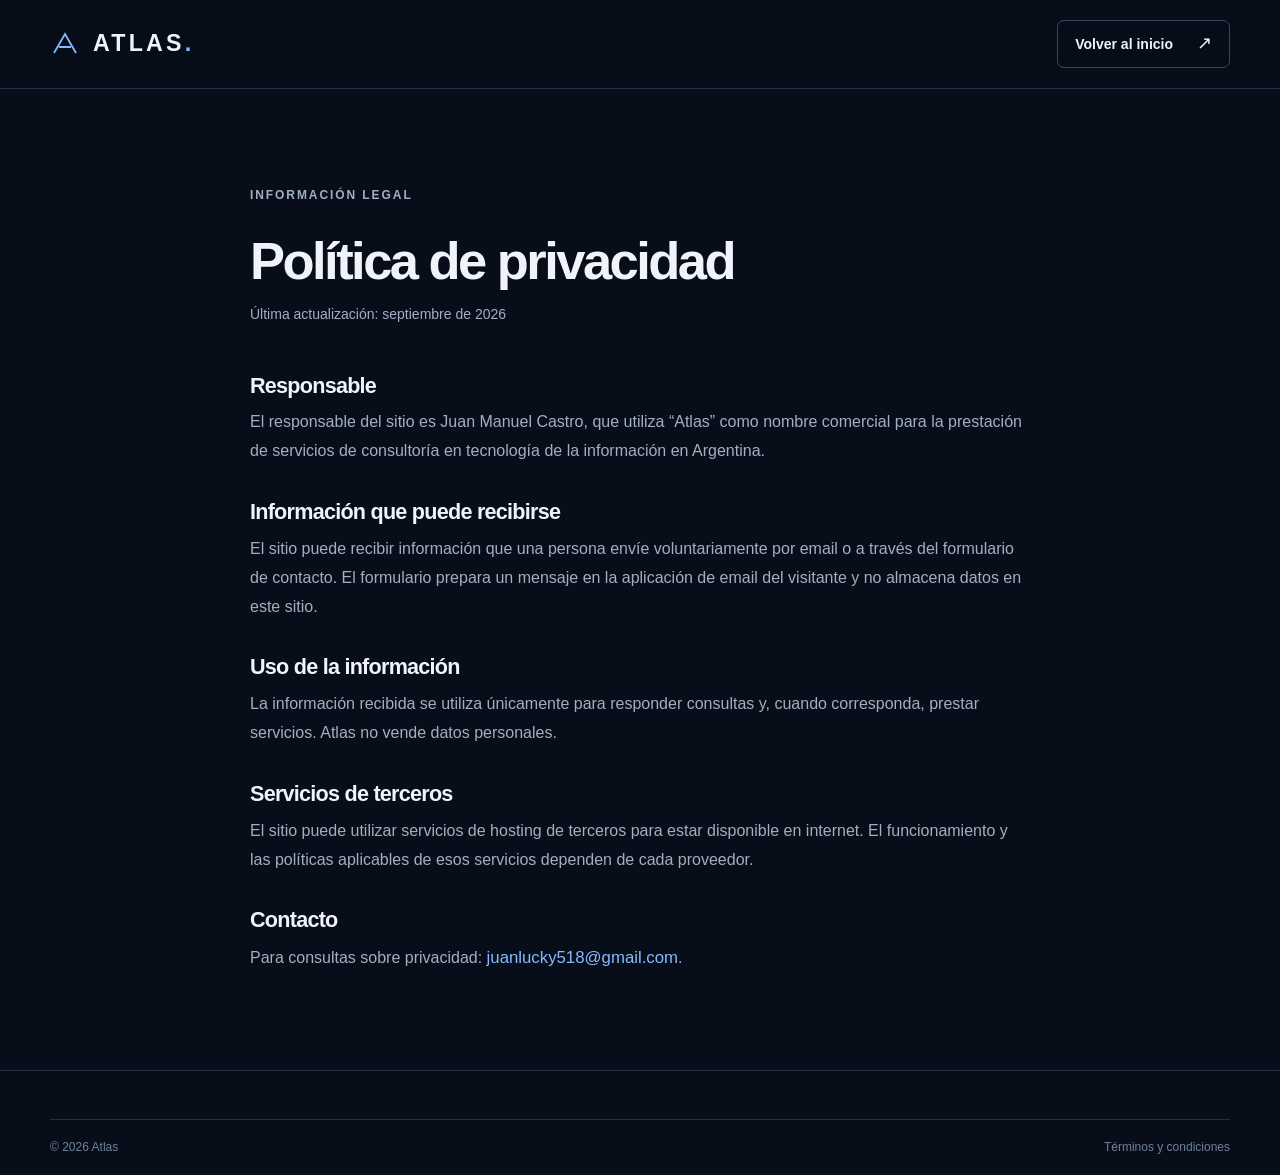
==== privacy.html @ 48db3e33 "Crear landing de Atlas" ====
<!doctype html><html lang="es"><head><meta charset="utf-8"><meta name="viewport" content="width=device-width, initial-scale=1"><title>Política de privacidad | Atlas</title><meta name="description" content="Política de privacidad de Atlas."><link rel="stylesheet" href="styles.css"></head><body><header class="site-header"><div class="container header-inner"><a class="brand" href="index.html"><svg viewBox="0 0 30 30" aria-hidden="true"><path d="m4 24 11-19 11 19M9 18h12"/></svg>ATLAS<span class="brand-period">.</span></a><a class="button button-small" href="index.html">Volver al inicio <span aria-hidden="true">↗</span></a></div></header><main class="legal-page section"><div class="container legal-content"><p class="eyebrow">INFORMACIÓN LEGAL</p><h1>Política de privacidad</h1><p class="legal-updated">Última actualización: septiembre de 2026</p><h2>Responsable</h2><p>El responsable del sitio es Juan Manuel Castro, que utiliza “Atlas” como nombre comercial para la prestación de servicios de consultoría en tecnología de la información en Argentina.</p><h2>Información que puede recibirse</h2><p>El sitio puede recibir información que una persona envíe voluntariamente por email o a través del formulario de contacto. El formulario prepara un mensaje en la aplicación de email del visitante y no almacena datos en este sitio.</p><h2>Uso de la información</h2><p>La información recibida se utiliza únicamente para responder consultas y, cuando corresponda, prestar servicios. Atlas no vende datos personales.</p><h2>Servicios de terceros</h2><p>El sitio puede utilizar servicios de hosting de terceros para estar disponible en internet. El funcionamiento y las políticas aplicables de esos servicios dependen de cada proveedor.</p><h2>Contacto</h2><p>Para consultas sobre privacidad: <a class="email-link" href="mailto:juanlucky518@gmail.com">juanlucky518@gmail.com</a>.</p></div></main><footer class="site-footer"><div class="container footer-bottom"><span>© <span id="copyright-year"></span> Atlas</span><a href="terms.html">Términos y condiciones</a></div></footer><script>document.querySelector('#copyright-year').textContent=new Date().getFullYear();</script></body></html>
---- styles.css ----
:root{color-scheme:dark;--bg:#080e19;--surface:#0d1625;--surface-raised:#111e30;--text:#f0f4fa;--muted:#a1afc2;--accent:#86baff;--line:#233044;--blue:#2778e8;--radius:12px;--content:1180px;font-family:Inter,"Segoe UI",Arial,sans-serif;font-synthesis:none}
*{box-sizing:border-box}html{scroll-behavior:smooth;scroll-padding-top:105px}body{margin:0;background:var(--bg);color:var(--text);font-size:1rem;line-height:1.65}a{color:inherit;text-decoration:none}button,input,textarea{font:inherit}button,a,input,textarea{-webkit-tap-highlight-color:transparent}button{cursor:pointer}svg{display:block}::selection{background:#2b5790;color:white}h1,h2,h3,p{margin:0}h1,h2,h3{text-wrap:balance}p{text-wrap:pretty}a,button,input,textarea{touch-action:manipulation}:focus-visible{outline:3px solid #a8ceff;outline-offset:5px}.container{width:min(var(--content),calc(100% - 80px));margin-inline:auto}.skip-link{position:fixed;top:10px;left:16px;z-index:100;padding:12px 20px;background:white;color:#080e19;transform:translateY(-160%);border-radius:5px}.skip-link:focus{transform:translateY(0)}.section-anchor{scroll-margin-top:25px}.site-header{position:sticky;top:0;z-index:20;background:rgba(8,14,25,.95);border-bottom:1px solid var(--line);backdrop-filter:blur(16px)}.header-inner{min-height:88px;display:flex;align-items:center;justify-content:space-between;gap:25px}.brand{display:inline-flex;align-items:center;font-size:1.45rem;font-weight:750;letter-spacing:.14em;line-height:1;flex-shrink:0}.brand svg{width:30px;height:30px;margin-right:13px;fill:none;stroke:var(--accent);stroke-width:1.8}.brand-period{color:var(--accent);letter-spacing:0}.main-nav{display:flex;gap:32px;margin-left:auto;margin-right:42px}.main-nav a{font-size:.875rem;color:#b8c3d4;padding-block:12px;transition:color .18s}.main-nav a:hover{color:white}.button{display:inline-flex;justify-content:center;align-items:center;gap:28px;min-height:52px;padding:13px 23px;font-size:.875rem;font-weight:650;line-height:1.45;border:1px solid #354761;border-radius:7px;background:transparent;transition:background .18s,border-color .18s,transform .18s}.button:hover{background:#152239;border-color:#7894b7}.button-small{min-height:42px;padding:10px 17px;gap:24px}.button-primary{background:var(--blue);border-color:var(--blue);color:#fff}.button-primary:hover{background:#195fc0;border-color:#4a91f5;transform:translateY(-2px)}.button span{font-size:1.1rem}.text-link{display:inline-flex;align-items:center;gap:25px;font-size:.875rem;font-weight:550;min-height:48px}.text-link:hover{color:var(--accent)}.menu-toggle{display:none}.hero{overflow:hidden;background:radial-gradient(ellipse at 88% 42%,#0d1d33 0,transparent 52%)}.hero-grid{display:grid;grid-template-columns:1.15fr 1fr;gap:44px;align-items:center;padding-block:85px 70px}.eyebrow{font-size:.75rem;letter-spacing:.16em;font-weight:650;color:var(--accent);display:flex;align-items:center;gap:12px;margin-bottom:25px}.short-line{height:1px;width:27px;background:var(--accent)}h1{font-size:clamp(2.7rem,4.1vw,3.6rem);font-weight:650;letter-spacing:-.048em;line-height:1.12;max-width:630px}h1 span{display:block;color:var(--accent)}.hero-description{color:var(--muted);font-size:1.0625rem;line-height:1.8;max-width:465px;margin-top:25px}.hero-actions{display:flex;gap:31px;align-items:center;margin-top:32px}.hero-note{font-size:.8125rem;color:#92a3ba;margin-top:30px}.system-visual{min-width:0;position:relative;padding:14px 0}.visual-heading,.visual-footer{display:flex;align-items:center;justify-content:space-between;font-family:Consolas,"Courier New",monospace;color:#8097b4;font-size:.75rem;letter-spacing:.12em}.visual-heading{padding-inline:23px}.visual-cross{font-size:1.5rem;color:#6997cc;font-weight:300}.system-map{width:100%;height:auto}.visual-footer{justify-content:center;gap:16px;font-size:.6875rem;letter-spacing:.08em}.visual-divider{height:3px;width:3px;background:#6084ad;border-radius:50%}.signal{animation:signal 4s ease-in-out infinite}.signal-two{animation-delay:1s}.signal-three{animation-delay:2s}@keyframes signal{0%,100%{opacity:.35}50%{opacity:1}}.hero-bottom{border-top:1px solid var(--line);display:flex;align-items:center;justify-content:space-between;padding-block:22px;font-size:.8125rem;color:#a1afc2}.hero-bottom a{font-size:.6875rem;letter-spacing:.16em;display:flex;gap:35px;align-items:center}.hero-bottom a span{font-size:1.2rem}.section{padding-block:96px}.section-heading{display:flex;justify-content:space-between;align-items:flex-end;gap:35px;margin-bottom:43px}.section-heading .eyebrow{margin-bottom:18px}h2{font-size:clamp(2rem,3vw,2.55rem);line-height:1.2;font-weight:550;letter-spacing:-.035em}h2 span{color:var(--muted)}.section-heading>p{color:var(--muted);font-size:.9375rem;padding-bottom:5px}.services-grid{display:grid;grid-template-columns:repeat(3,1fr);gap:17px}.service-card{background:linear-gradient(125deg,#101b2b,#0c1523);border:1px solid var(--line);border-radius:var(--radius);padding:30px;transition:border-color .2s,background .2s}.service-card:hover{border-color:#476585;background:#111e30}.card-top{display:flex;align-items:center;justify-content:space-between;margin-bottom:33px}.card-top svg{width:29px;height:29px;fill:none;stroke:#8fbeff;stroke-width:1.6;stroke-linecap:round;stroke-linejoin:round}.card-top span{font-family:Consolas,monospace;font-size:.75rem;color:#8091aa}.service-card h3{font-size:1.0625rem;letter-spacing:-.015em;font-weight:600;margin-bottom:12px}.service-card p{font-size:.9375rem;line-height:1.7;color:var(--muted)}
@media(min-width:1450px){.hero-grid{padding-block:110px 95px}}@media(max-width:1050px){.container{width:calc(100% - 56px)}.hero-grid{gap:20px;padding-block:65px}.main-nav{margin-right:10px;gap:23px}.hero-actions{gap:23px}.service-card{padding:25px}.visual-footer{gap:10px;font-size:.625rem}}
@media(max-width:760px){.container{width:calc(100% - 40px)}.header-inner{min-height:75px;flex-wrap:wrap;gap:0}.brand{font-size:1.25rem}.brand svg{width:26px;margin-right:9px}.header-cta{display:none}.main-nav{width:100%;justify-content:space-between;order:3;margin:0;padding:8px 0 15px;gap:12px}.main-nav a{font-size:.875rem}.js .menu-toggle{display:flex;flex-direction:column;align-items:center;justify-content:center;gap:6px;width:44px;height:44px;border:1px solid var(--line);border-radius:6px;background:var(--surface)}.menu-toggle span{display:block;background:var(--text);width:19px;height:1px;transition:transform .2s}.menu-toggle[aria-expanded=true] span:first-child{transform:translateY(3.5px) rotate(45deg)}.menu-toggle[aria-expanded=true] span:last-child{transform:translateY(-3.5px) rotate(-45deg)}.js .main-nav:not(.is-open){display:none}.hero-grid{grid-template-columns:1fr;padding-block:53px 35px;gap:40px}.hero-copy{max-width:540px}h1{font-size:clamp(2.45rem,7.6vw,3.5rem)}.hero-description{font-size:1rem;max-width:480px}.hero-note{margin-top:24px}.system-visual{width:min(100%,440px);margin-inline:auto;padding:0}.visual-footer{font-size:.6875rem}.hero-bottom{padding-block:20px;gap:20px;font-size:.75rem}.hero-bottom a{gap:12px}.section{padding-block:65px}.section-heading{display:block;margin-bottom:30px}.section-heading>p{margin-top:20px}.services-grid{grid-template-columns:repeat(2,1fr);gap:14px}.service-card{padding:23px}.card-top{margin-bottom:26px}}
@media(max-width:480px){.services-grid{grid-template-columns:1fr}.service-card{padding:27px}.hero-actions{gap:22px}.button{gap:20px;padding-inline:19px}.hero-bottom>span{max-width:190px}.visual-footer{font-size:.625rem;gap:12px}.eyebrow{font-size:.6875rem}.hero-grid{gap:32px}.section-heading>p br{display:none}}
@media(prefers-reduced-motion:reduce){html{scroll-behavior:auto}*,*::before,*::after{animation:none!important;transition:none!important}}
.about-section{background:#0b1421;border-top:1px solid var(--line);border-bottom:1px solid var(--line)}.about-grid{display:grid;grid-template-columns:.8fr 1.2fr;gap:80px}.about-copy{max-width:620px;color:var(--muted);font-size:1.02rem;line-height:1.8}.about-copy p+p{margin-top:18px}.about-copy strong{color:var(--text)}.legal-facts{display:grid;grid-template-columns:repeat(3,1fr);gap:20px;border-top:1px solid var(--line);margin-top:37px;padding-top:25px}.legal-facts div{display:flex;flex-direction:column;gap:7px}.legal-facts span{font-size:.6875rem;letter-spacing:.1em;color:#8097b4;text-transform:uppercase}.legal-facts strong{font-size:.875rem;line-height:1.45}.process-list{list-style:none;margin:0;padding:0;border-top:1px solid var(--line);display:grid;grid-template-columns:repeat(5,1fr)}.process-list li{padding:25px 22px 8px 0;border-right:1px solid var(--line);margin-right:22px}.process-list li:last-child{border-right:0;margin-right:0}.process-list li>span{font:.75rem Consolas,monospace;color:var(--accent);display:block;margin-bottom:30px}.process-list h3{font-size:1rem;margin-bottom:10px}.process-list p{color:var(--muted);font-size:.875rem;line-height:1.6}.contact-section{padding-block:100px;background:linear-gradient(140deg,#111f34,#0b1421);border-top:1px solid var(--line)}.contact-grid{display:grid;grid-template-columns:.9fr 1.1fr;gap:100px;align-items:start}.contact-intro{color:var(--muted);margin-top:30px}.contact-email{display:flex;flex-direction:column;gap:7px;margin-top:35px}.contact-email>span{font-size:.6875rem;letter-spacing:.1em;color:#8097b4;text-transform:uppercase}.email-link{color:var(--accent);font-size:1.05rem;word-break:break-word}.contact-card{background:#0b1524;border:1px solid #2a3a52;border-radius:var(--radius);padding:33px}.form-intro{color:var(--muted);margin-bottom:24px}.contact-card form{display:grid;grid-template-columns:1fr 1fr;gap:11px 18px}.contact-card label{font-size:.8125rem;color:#c2cede;align-self:end}.contact-card label:nth-of-type(3),.contact-card label:nth-of-type(4),.contact-card textarea,.contact-card button,.form-status{grid-column:1/-1}.contact-card label span{color:#8293aa}.contact-card input,.contact-card textarea{width:100%;padding:12px 13px;background:#0e1b2d;color:var(--text);border:1px solid #2a3a52;border-radius:5px;resize:vertical}.contact-card input:focus,.contact-card textarea:focus{outline:2px solid var(--accent);outline-offset:1px;border-color:transparent}.contact-card button{margin-top:10px;justify-self:start}.form-status{font-size:.75rem;color:#7f92aa}.site-footer{border-top:1px solid var(--line);padding-top:48px}.footer-grid{display:grid;grid-template-columns:1fr 1fr;gap:80px;padding-bottom:45px}.footer-grid .brand{font-size:1.15rem}.footer-grid .brand svg{width:25px;height:25px}.footer-grid>div>p{color:#8e9db1;font-size:.875rem;margin-top:20px}.footer-legal{font-size:.8125rem;color:#8e9db1;line-height:1.6}.footer-legal p+p{margin-top:17px}.footer-legal div{display:flex;gap:25px;margin-top:20px}.footer-legal a:hover{color:var(--accent)}.footer-bottom{border-top:1px solid var(--line);padding-block:18px;display:flex;justify-content:space-between;color:#6f8098;font-size:.75rem}.legal-page{min-height:70vh}.legal-content{max-width:780px}.legal-content h1{margin-bottom:12px}.legal-updated{color:#8097b4;font-size:.875rem;margin-bottom:45px}.legal-content h2{font-size:1.35rem;margin:33px 0 10px}.legal-content p{color:var(--muted);line-height:1.8}.legal-content a{color:var(--accent)}
@media(max-width:760px){.about-grid,.contact-grid{grid-template-columns:1fr;gap:36px}.process-list{grid-template-columns:1fr 1fr}.process-list li{padding-block:25px;border-bottom:1px solid var(--line);border-right:0;margin-right:22px}.process-list li:nth-child(odd){border-right:1px solid var(--line)}.process-list li:last-child{grid-column:1/-1;border-right:0}.contact-grid{gap:40px}.contact-section{padding-block:65px}.footer-grid{grid-template-columns:1fr;gap:35px;padding-bottom:35px}.footer-bottom{gap:15px;flex-wrap:wrap}.legal-facts{grid-template-columns:1fr;gap:15px}}
@media(max-width:480px){.contact-card{padding:24px}.contact-card form{grid-template-columns:1fr}.contact-card label:nth-of-type(3),.contact-card label:nth-of-type(4),.contact-card textarea,.contact-card button,.form-status{grid-column:auto}.process-list{display:block}.process-list li,.process-list li:nth-child(odd){border-right:0;margin-right:0}.footer-legal div{flex-direction:column;gap:10px}}
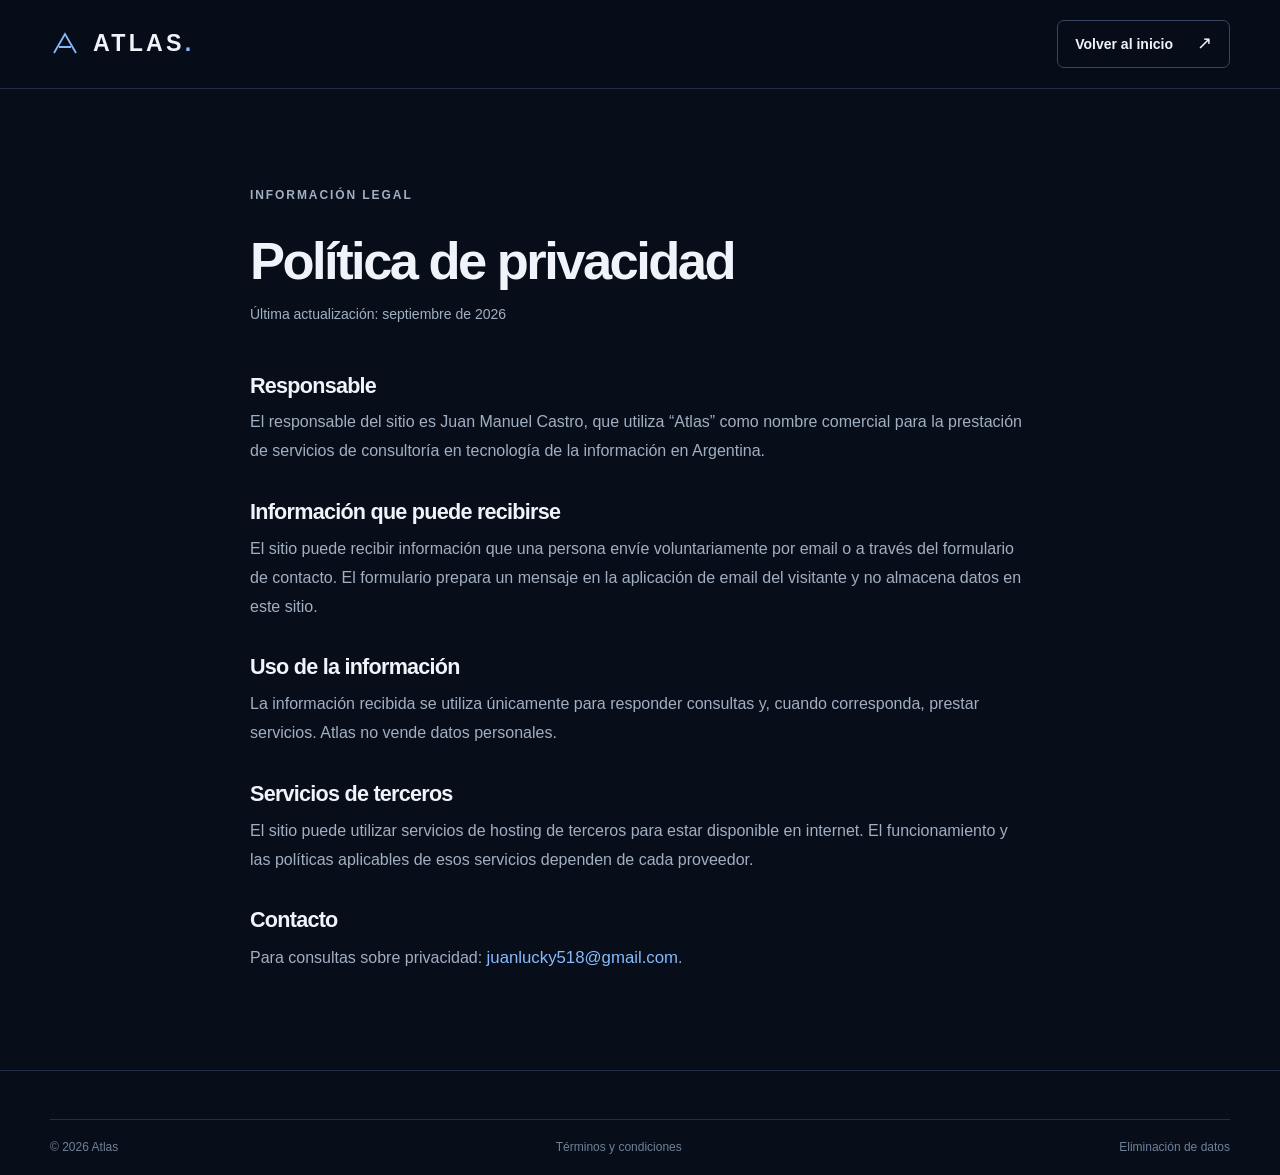
==== commit 0c99ea31: "feat: add public data deletion page for Meta review" ====
--- a/privacy.html
+++ b/privacy.html
@@ -1 +1 @@
-<!doctype html><html lang="es"><head><meta charset="utf-8"><meta name="viewport" content="width=device-width, initial-scale=1"><title>Política de privacidad | Atlas</title><meta name="description" content="Política de privacidad de Atlas."><link rel="stylesheet" href="styles.css"></head><body><header class="site-header"><div class="container header-inner"><a class="brand" href="index.html"><svg viewBox="0 0 30 30" aria-hidden="true"><path d="m4 24 11-19 11 19M9 18h12"/></svg>ATLAS<span class="brand-period">.</span></a><a class="button button-small" href="index.html">Volver al inicio <span aria-hidden="true">↗</span></a></div></header><main class="legal-page section"><div class="container legal-content"><p class="eyebrow">INFORMACIÓN LEGAL</p><h1>Política de privacidad</h1><p class="legal-updated">Última actualización: septiembre de 2026</p><h2>Responsable</h2><p>El responsable del sitio es Juan Manuel Castro, que utiliza “Atlas” como nombre comercial para la prestación de servicios de consultoría en tecnología de la información en Argentina.</p><h2>Información que puede recibirse</h2><p>El sitio puede recibir información que una persona envíe voluntariamente por email o a través del formulario de contacto. El formulario prepara un mensaje en la aplicación de email del visitante y no almacena datos en este sitio.</p><h2>Uso de la información</h2><p>La información recibida se utiliza únicamente para responder consultas y, cuando corresponda, prestar servicios. Atlas no vende datos personales.</p><h2>Servicios de terceros</h2><p>El sitio puede utilizar servicios de hosting de terceros para estar disponible en internet. El funcionamiento y las políticas aplicables de esos servicios dependen de cada proveedor.</p><h2>Contacto</h2><p>Para consultas sobre privacidad: <a class="email-link" href="mailto:juanlucky518@gmail.com">juanlucky518@gmail.com</a>.</p></div></main><footer class="site-footer"><div class="container footer-bottom"><span>© <span id="copyright-year"></span> Atlas</span><a href="terms.html">Términos y condiciones</a></div></footer><script>document.querySelector('#copyright-year').textContent=new Date().getFullYear();</script></body></html>
+<!doctype html><html lang="es"><head><meta charset="utf-8"><meta name="viewport" content="width=device-width, initial-scale=1"><title>Política de privacidad | Atlas</title><meta name="description" content="Política de privacidad de Atlas."><link rel="stylesheet" href="styles.css"></head><body><header class="site-header"><div class="container header-inner"><a class="brand" href="index.html"><svg viewBox="0 0 30 30" aria-hidden="true"><path d="m4 24 11-19 11 19M9 18h12"/></svg>ATLAS<span class="brand-period">.</span></a><a class="button button-small" href="index.html">Volver al inicio <span aria-hidden="true">↗</span></a></div></header><main class="legal-page section"><div class="container legal-content"><p class="eyebrow">INFORMACIÓN LEGAL</p><h1>Política de privacidad</h1><p class="legal-updated">Última actualización: septiembre de 2026</p><h2>Responsable</h2><p>El responsable del sitio es Juan Manuel Castro, que utiliza “Atlas” como nombre comercial para la prestación de servicios de consultoría en tecnología de la información en Argentina.</p><h2>Información que puede recibirse</h2><p>El sitio puede recibir información que una persona envíe voluntariamente por email o a través del formulario de contacto. El formulario prepara un mensaje en la aplicación de email del visitante y no almacena datos en este sitio.</p><h2>Uso de la información</h2><p>La información recibida se utiliza únicamente para responder consultas y, cuando corresponda, prestar servicios. Atlas no vende datos personales.</p><h2>Servicios de terceros</h2><p>El sitio puede utilizar servicios de hosting de terceros para estar disponible en internet. El funcionamiento y las políticas aplicables de esos servicios dependen de cada proveedor.</p><h2>Contacto</h2><p>Para consultas sobre privacidad: <a class="email-link" href="mailto:juanlucky518@gmail.com">juanlucky518@gmail.com</a>.</p></div></main><footer class="site-footer"><div class="container footer-bottom"><span>© <span id="copyright-year"></span> Atlas</span><a href="terms.html">Términos y condiciones</a><a href="data-deletion.html">Eliminación de datos</a></div></footer><script>document.querySelector('#copyright-year').textContent=new Date().getFullYear();</script></body></html>
